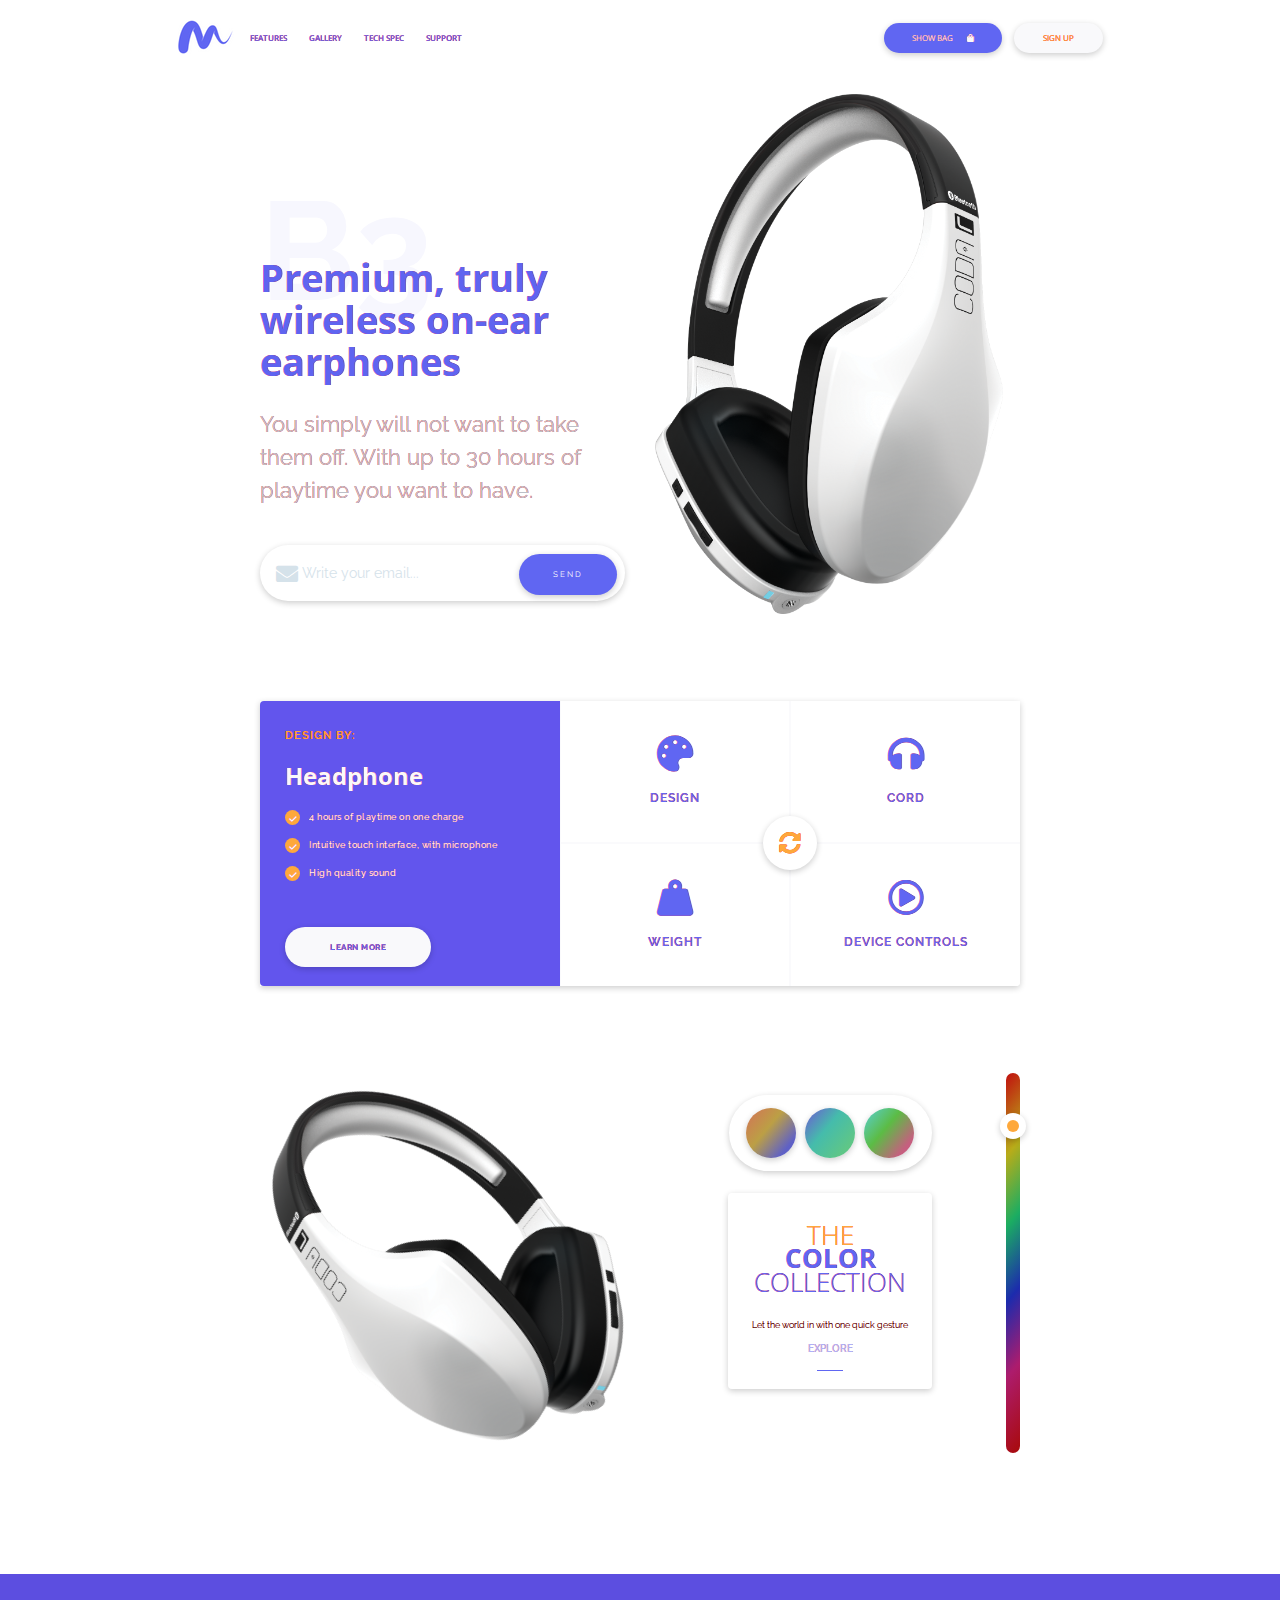
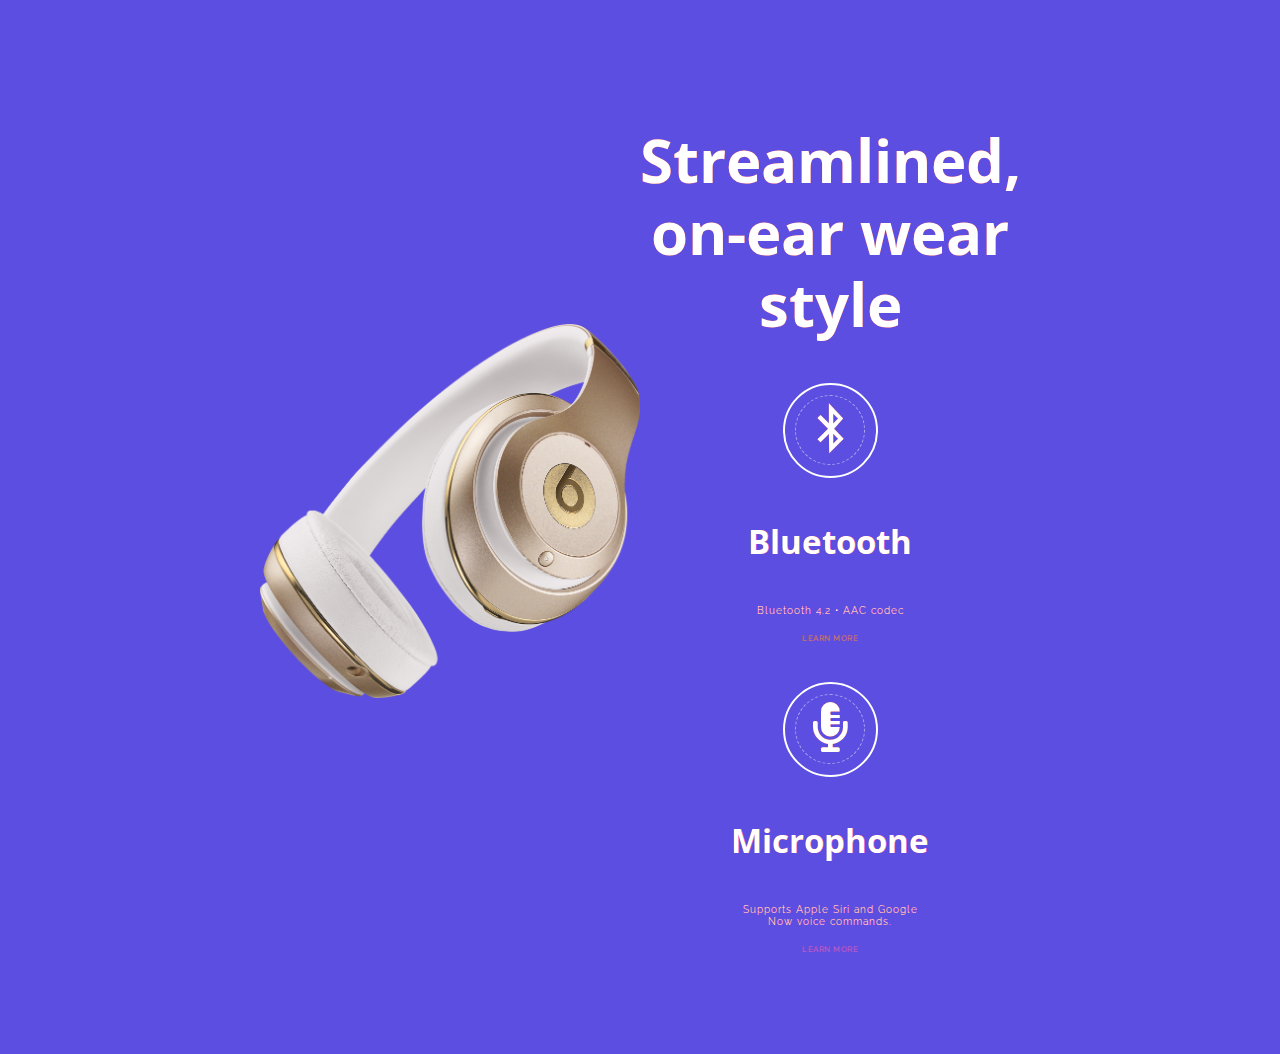
==== index.html @ 84bf9eca "added blueprint section with html and styles RE #blueprint #styles #html #mobile" ====
<!DOCTYPE html>
<html lang="en">

<head>
    <meta charset="UTF-8">
    <meta name="viewport" content="width=device-width, initial-scale=1.0">
    <meta http-equiv="X-UA-Compatible" content="ie=edge">
    <title>FMWEBCO | Headphones</title>
    <link rel="stylesheet" href="./css/main.css">

</head>

<body>
    <header class="header header--main">
        <!-- SECTION NAVBAR -->
        <nav class="nav nav--main">
            <div class="container">
                <div class="nav__logo">
                    <img src="./img/logo.png" alt="">
                </div>

                <div class="nav__links">
                    <a href="#!">Features</a>
                    <a href="#!">Gallery</a>
                    <a href="#!">Tech Spec</a>
                    <a href="#!">Support</a>
                </div>

                <div class="nav__buttons">
                    <a href="#!" class="btn btn--primary btn--rounded">Show Bag <i class="fas fa-shopping-bag"></i></a>
                    <a href="#!" class="btn btn--secondary btn--rounded">
                        Sign Up
                    </a>
                </div>
            </div>
        </nav>
        <!-- SECTION HEADER -->
        <div class="container">
            <div class="two-columns">
                <div class="header__left">
                    <div class="header__left__brand">
                        B3
                    </div>

                    <h2 class="header__left__title">
                        Premium, truly wireless on-ear earphones
                    </h2>

                    <p class="header__left__description">
                        You simply will not want to take them off. With up to 30 hours of playtime you want to have.
                    </p>

                    <div class="header__left__cta">
                        <i class="fas fa-envelope"></i>
                        <input type="text" placeholder="Write your email...">
                        <button class="btn btn--primary btn--rounded">Send</button>
                    </div>
                </div>
                <div class="header__right">
                    <img src="./img/headphones.png" alt="white wireless headphones B3">
                </div>
            </div>
        </div>
    </header>

    <!-- SECTION DESIGN -->
    <section class="design container">
        <div class="two-columns">
            <div class="design__left">
                <h6>design by:</h6>

                <h2>headphone</h2>

                <div class="checklist">
                    <div class="checkbox">
                        <div class="circle">
                            <i class="fas fa-check"></i>
                        </div>
                    </div>

                    <p>4 hours of playtime on one charge</p>
                </div>

                <div class="checklist">
                    <div class="checkbox">
                        <div class="circle">
                            <i class="fas fa-check"></i>
                        </div>
                    </div>

                    <p>Intuitive touch interface, with microphone</p>
                </div>

                <div class="checklist">
                    <div class="checkbox">
                        <div class="circle">
                            <i class="fas fa-check"></i>
                        </div>
                    </div>

                    <p>High quality sound</p>
                </div>
                <a href="#!" class="btn btn--primary btn--rounded">learn more</a>
            </div>

            <div class="design__right">
                <div class="icon__rounded">
                    <i class="fas fa-sync-alt"></i>
                </div>

                <div class="design__box_1 box">
                    <i class="fas fa-palette"></i>
                    <h6>Design</h6>
                </div>

                <div class="design__box_2 box">
                    <i class="fas fa-headphones"></i>
                    <h6>Cord</h6>
                </div>

                <div class="design__box_3 box">
                    <i class="fas fa-weight-hanging"></i>
                    <h6>Weight</h6>
                </div>

                <div class="design__box_4 box">
                    <i class="far fa-play-circle"></i>
                    <h6>Device Controls</h6>
                </div>
            </div>
        </div>
    </section>

    <!-- SECTION COLOR -->
    <section class="color container">
        <div class="color-two-columns two-columns">
            <div class="color__left">
                <img src="./img/headphones.png" alt="Wireless Headphones">
            </div>

            <div class="color__right">
                <div class="color__right__swatch ">
                    <div class="swatch__1 swatch">

                    </div>

                    <div class="swatch__2 swatch">

                    </div>

                    <div class="swatch__3 swatch">

                    </div>
                </div>

                <div class="color__right__description">
                    <h2 class="block">
                        <span class="span--1 block">the</span>

                        <span class="span--2 block">color</span>

                        collection
                    </h2>

                    <p>Let the world in with one quick gesture</p>

                    <a href="#!" class="btn btn--third">Explore</a>
                    <b></b>
                </div>

                <div class="color__right__color-slider">
                    <div class="color-slider__picker">
                        <div class="picker__inside"></div>
                    </div>
                </div>

            </div>
        </div>
    </section>

    <!-- SECTION BLUEPRINT -->
    <section class="blueprint">
        <div class="container">
            <div class="blueprint__two-columns two-columns">
                <div class="blueprint__left">
                    <img src="./img/gold-beats1.png" alt="blueprint of headphones">
                </div>

                <div class="blueprint__right">
                    <h2>Streamlined, <br>
                        on-ear wear <br>
                        style
                    </h2>
                    <div class="blueprint__right__bluetooth two-columns">
                        <div class="left">
                            <div class="left__circle">
                                <i class="fab fa-bluetooth-b"></i>
                            </div>
                        </div>

                        <div class="right">
                            <h4>Bluetooth</h4>
                            <small>Bluetooth 4.2 &bull; AAC codec </small>
                            <a href="#!" class="btn btn--third">Learn More</a>
                        </div>
                    </div>
                    <div class="blueprint__right__microphone two-columns">
                        <div class="left">
                            <div class="left__circle">
                                <i class="fas fa-microphone-alt"></i>
                            </div>
                        </div>

                        <div class="right">
                            <h4>Microphone</h4>
                            <small>Supports Apple Siri and Google <br>
                                Now voice commands.</small>
                            <a href="#!" class="btn btn--third">Learn More</a>
                        </div>
                    </div>
                </div>
            </div>
        </div>
    </section>
</body>

</html>
---- css/main.css ----
/* MAIN.CSS */

@import '//use.fontawesome.com/releases/v5.4.1/css/all.css';
@import './base/base.css';
@import './variables.css';
@import './helpers.css';
@import './layout/layouts.css';
@import './modules/modules.css';
@import './user-overrides.css';
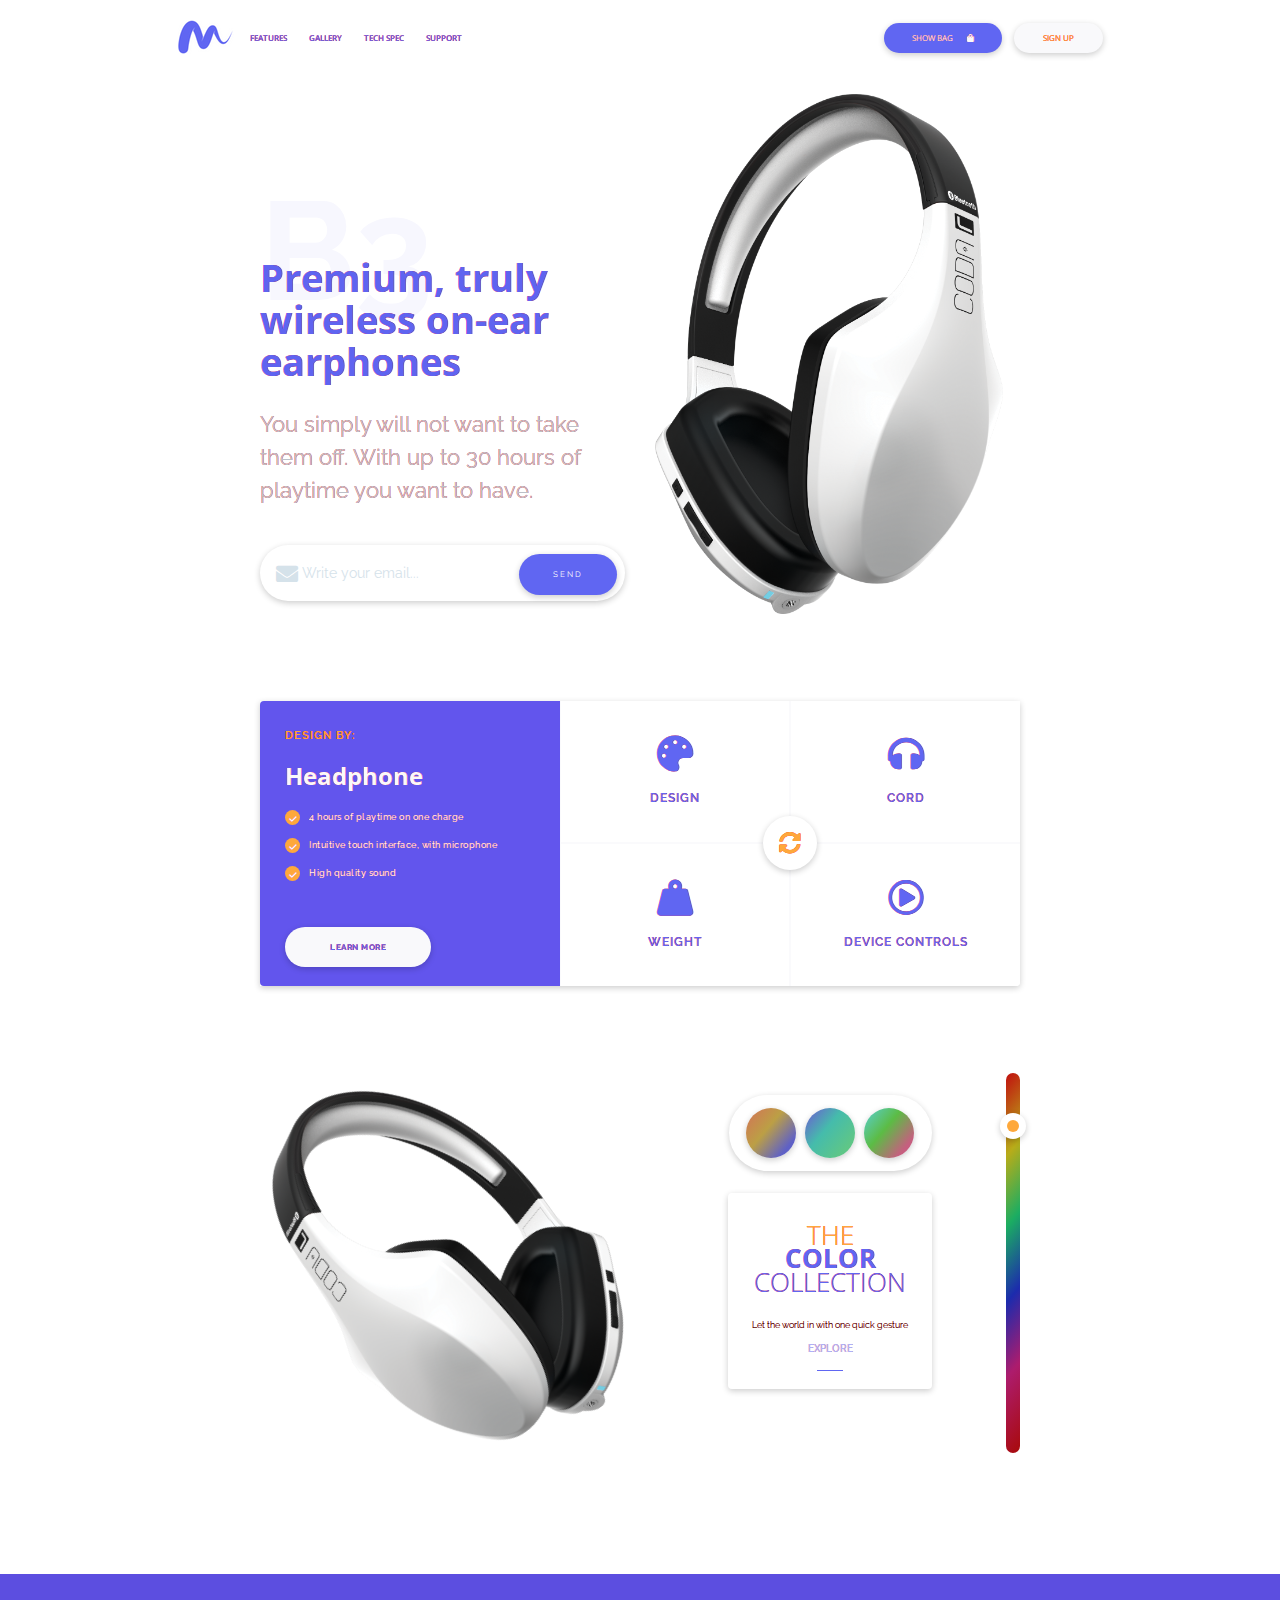
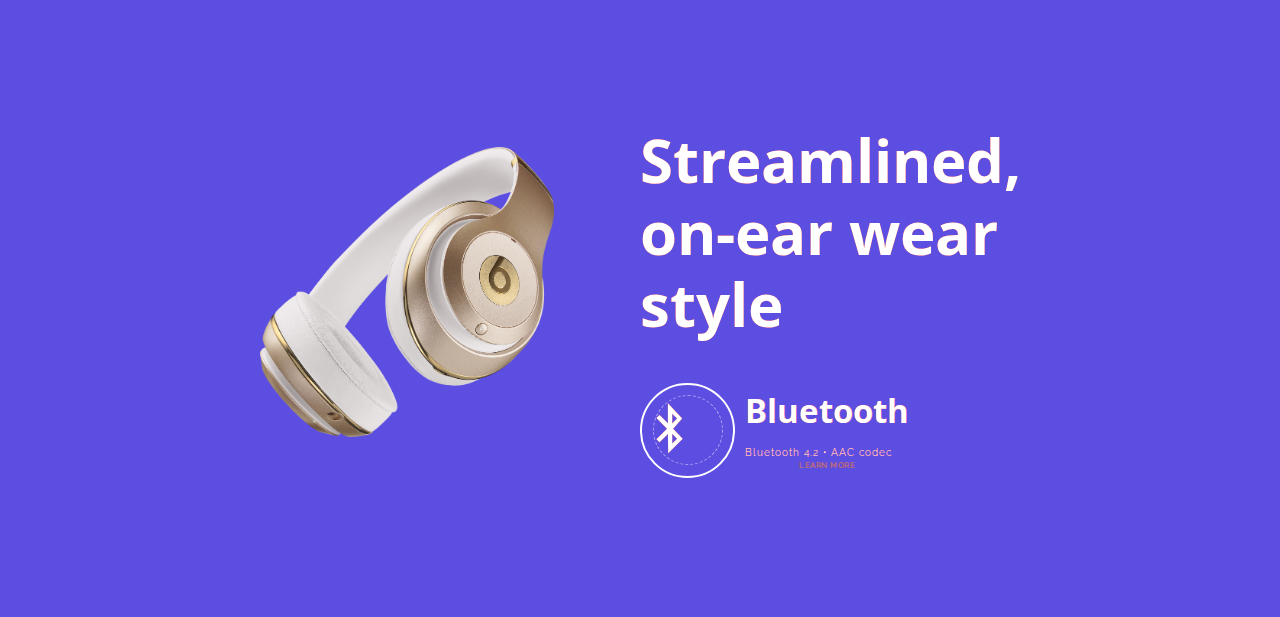
==== commit 61be9c38: "adding media object and refactoring blueprint section RE #blueprint #media-object #refactoring" ====
--- a/index.html
+++ b/index.html
@@ -182,29 +182,31 @@
     <section class="blueprint">
         <div class="container">
             <div class="blueprint__two-columns two-columns">
-                <div class="blueprint__left">
+                <div class="left">
                     <img src="./img/gold-beats1.png" alt="blueprint of headphones">
                 </div>
 
-                <div class="blueprint__right">
+                <div class="right">
                     <h2>Streamlined, <br>
                         on-ear wear <br>
                         style
                     </h2>
-                    <div class="blueprint__right__bluetooth two-columns">
-                        <div class="left">
+
+                    <div class="bluetooth media">
+                        <div class="bluetooth__left media__left">
                             <div class="left__circle">
                                 <i class="fab fa-bluetooth-b"></i>
                             </div>
                         </div>
 
-                        <div class="right">
+                        <div class="bluetooth__right media__right">
                             <h4>Bluetooth</h4>
                             <small>Bluetooth 4.2 &bull; AAC codec </small>
                             <a href="#!" class="btn btn--third">Learn More</a>
                         </div>
                     </div>
-                    <div class="blueprint__right__microphone two-columns">
+
+                    <!-- <div class="blueprint__right__microphone two-columns">
                         <div class="left">
                             <div class="left__circle">
                                 <i class="fas fa-microphone-alt"></i>
@@ -213,11 +215,13 @@
 
                         <div class="right">
                             <h4>Microphone</h4>
+
                             <small>Supports Apple Siri and Google <br>
                                 Now voice commands.</small>
+
                             <a href="#!" class="btn btn--third">Learn More</a>
                         </div>
-                    </div>
+                    </div> -->
                 </div>
             </div>
         </div>
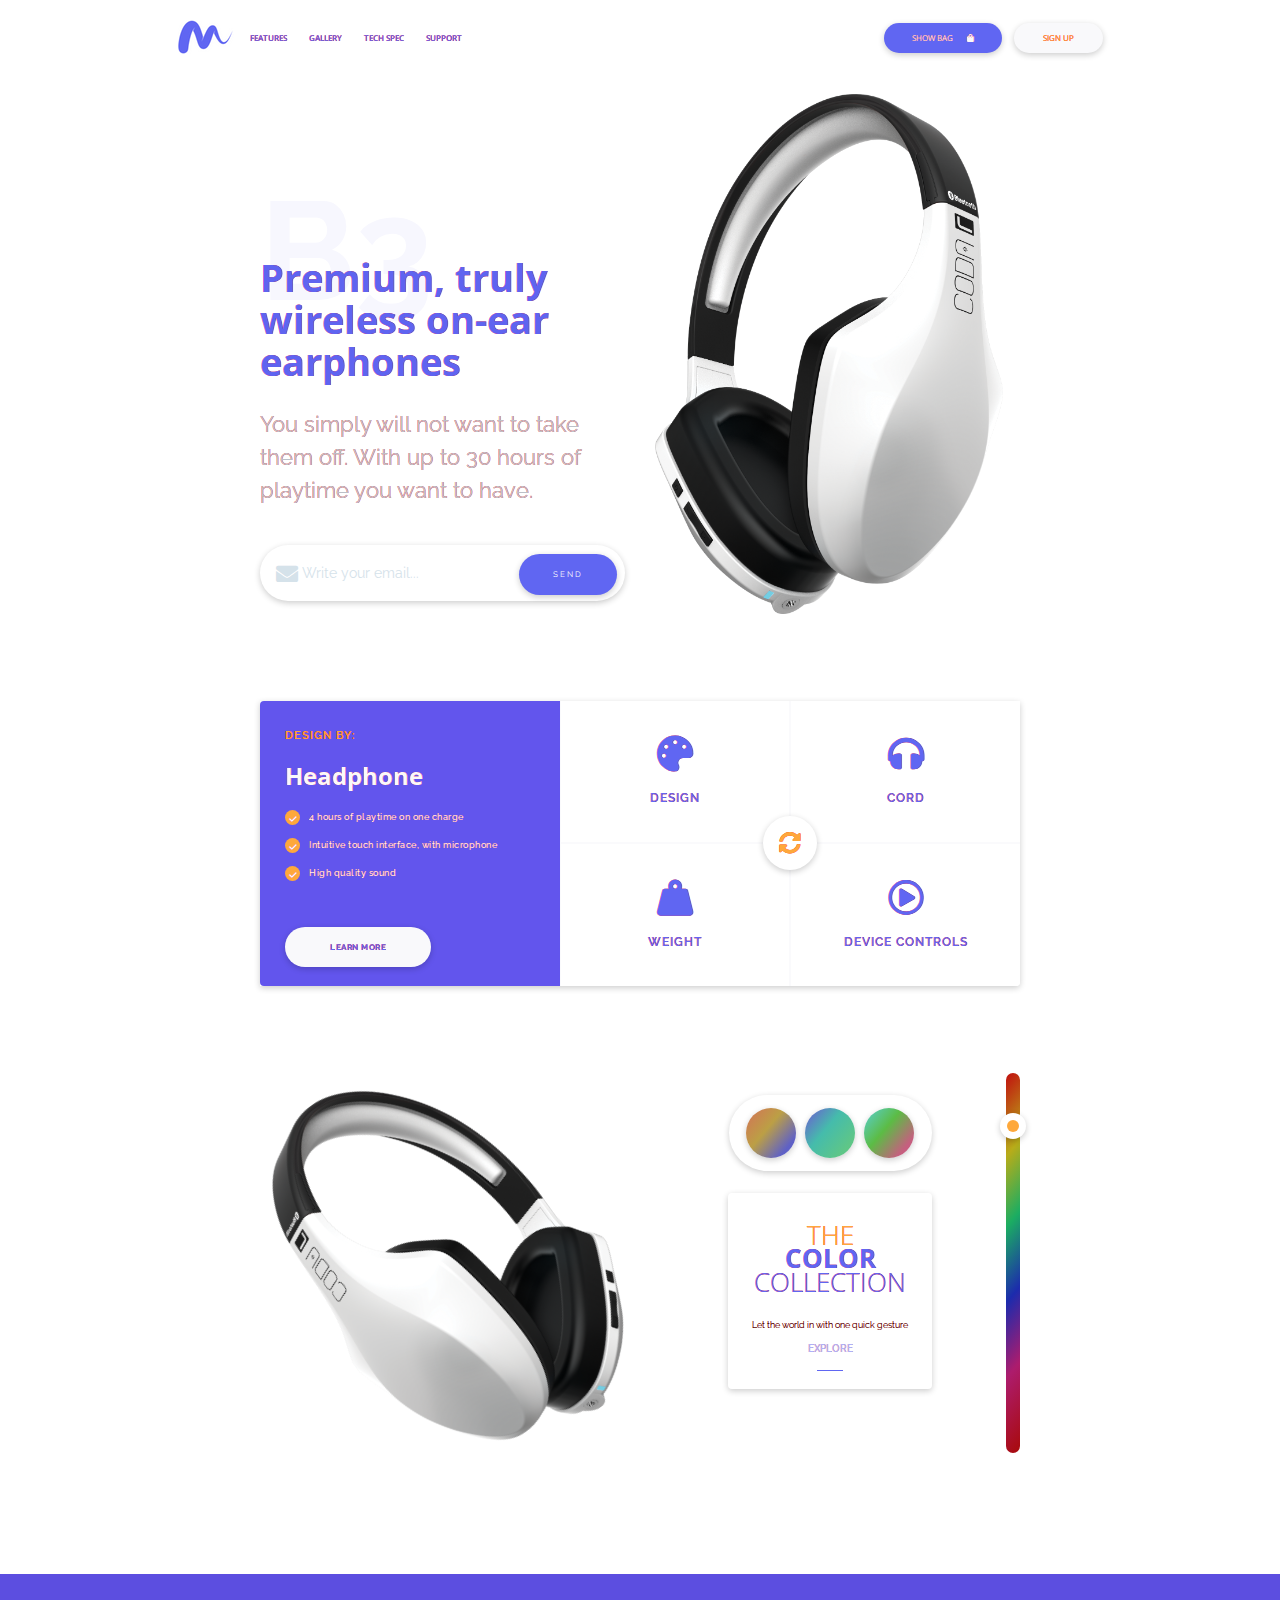
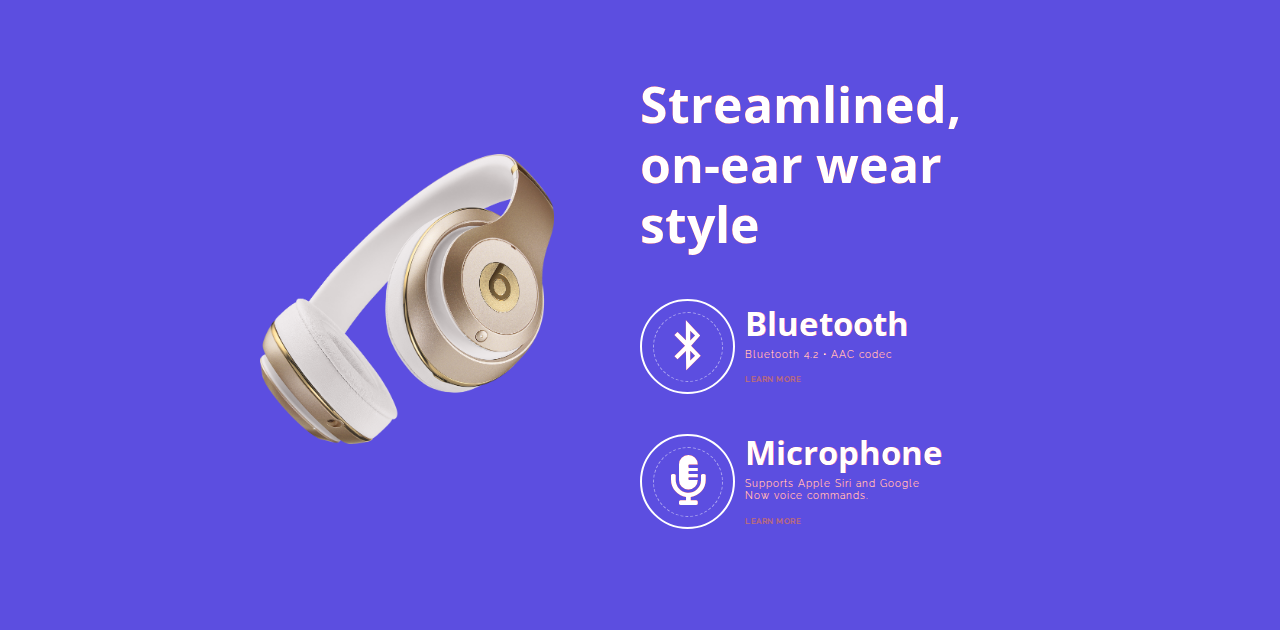
==== commit 7ca316f5: "cleaning up blueprint section html and styles RE #blueprint #html #styles #refactor" ====
--- a/index.html
+++ b/index.html
@@ -206,14 +206,14 @@
                         </div>
                     </div>
 
-                    <!-- <div class="blueprint__right__microphone two-columns">
-                        <div class="left">
+                    <div class="microphone media">
+                        <div class="microphone__left media__left">
                             <div class="left__circle">
                                 <i class="fas fa-microphone-alt"></i>
                             </div>
                         </div>
 
-                        <div class="right">
+                        <div class="microphone__right media__right">
                             <h4>Microphone</h4>
 
                             <small>Supports Apple Siri and Google <br>
@@ -221,7 +221,7 @@
 
                             <a href="#!" class="btn btn--third">Learn More</a>
                         </div>
-                    </div> -->
+                    </div>
                 </div>
             </div>
         </div>
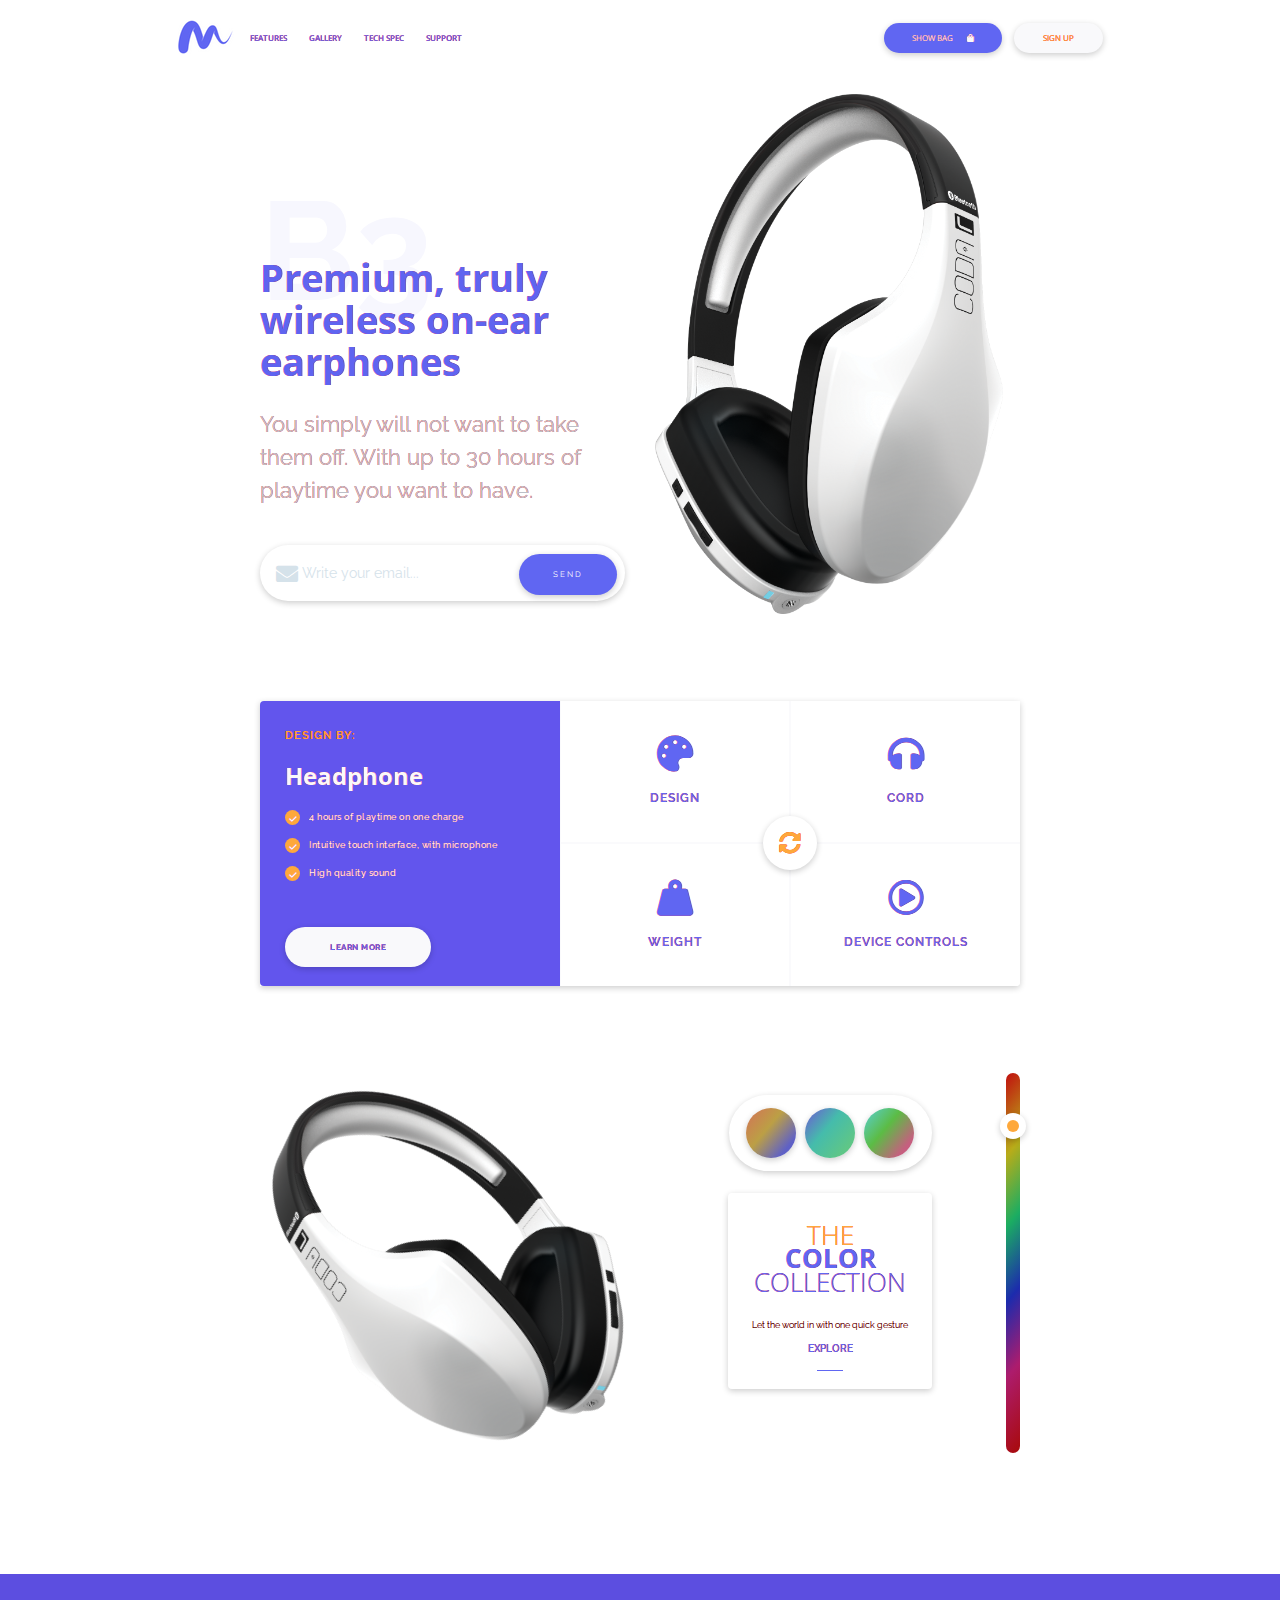
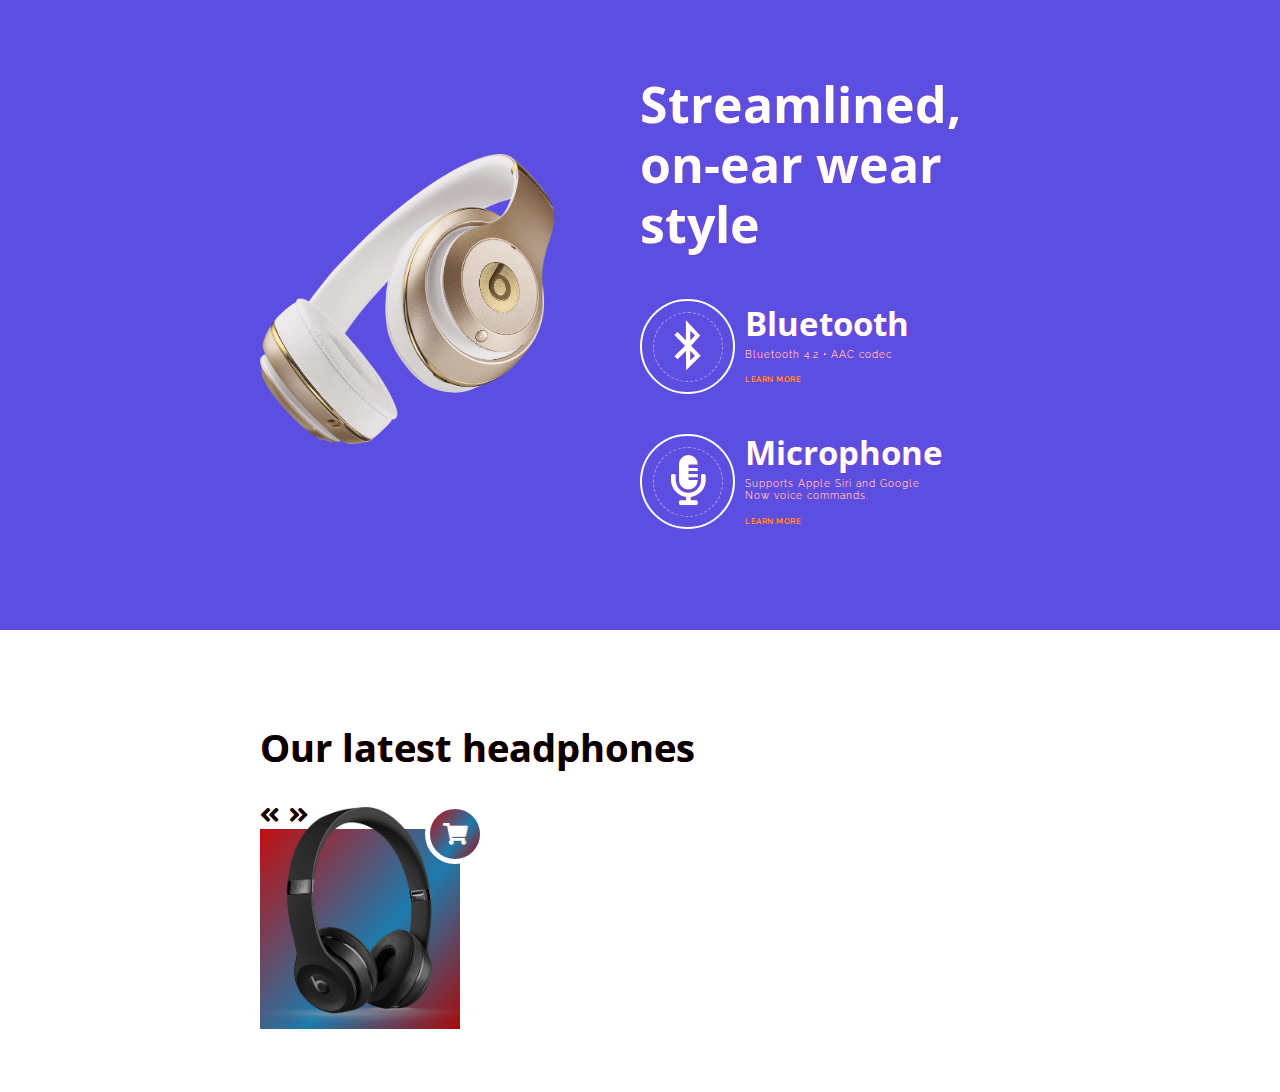
==== commit 1290ac0a: "added product component for shopping section and html and styles for shopping section RE #shopping #" ====
--- a/index.html
+++ b/index.html
@@ -226,6 +226,37 @@
             </div>
         </div>
     </section>
+
+    <!-- SECTION SHOPPING -->
+    <section class="shopping">
+        <div class="container">
+            <div class="shopping__header">
+                <h2>
+                    Our latest headphones
+                </h2>
+
+                <div class="media">
+                    <div class="media__left">
+                        <i class="fas fa-angle-double-left"></i>
+                    </div>
+
+                    <div class="media__right">
+                        <i class="fas fa-angle-double-right"></i>
+                    </div>
+                </div>
+            </div>
+
+            <div class="shopping__body">
+                <div class="product">
+                    <img src="./img/black-headphones.png" alt="black headphones">
+
+                    <div class="product__icon">
+                        <i class="fas fa-shopping-cart"></i>
+                    </div>
+                </div>
+            </div>
+        </div>
+    </section>
 </body>
 
 </html>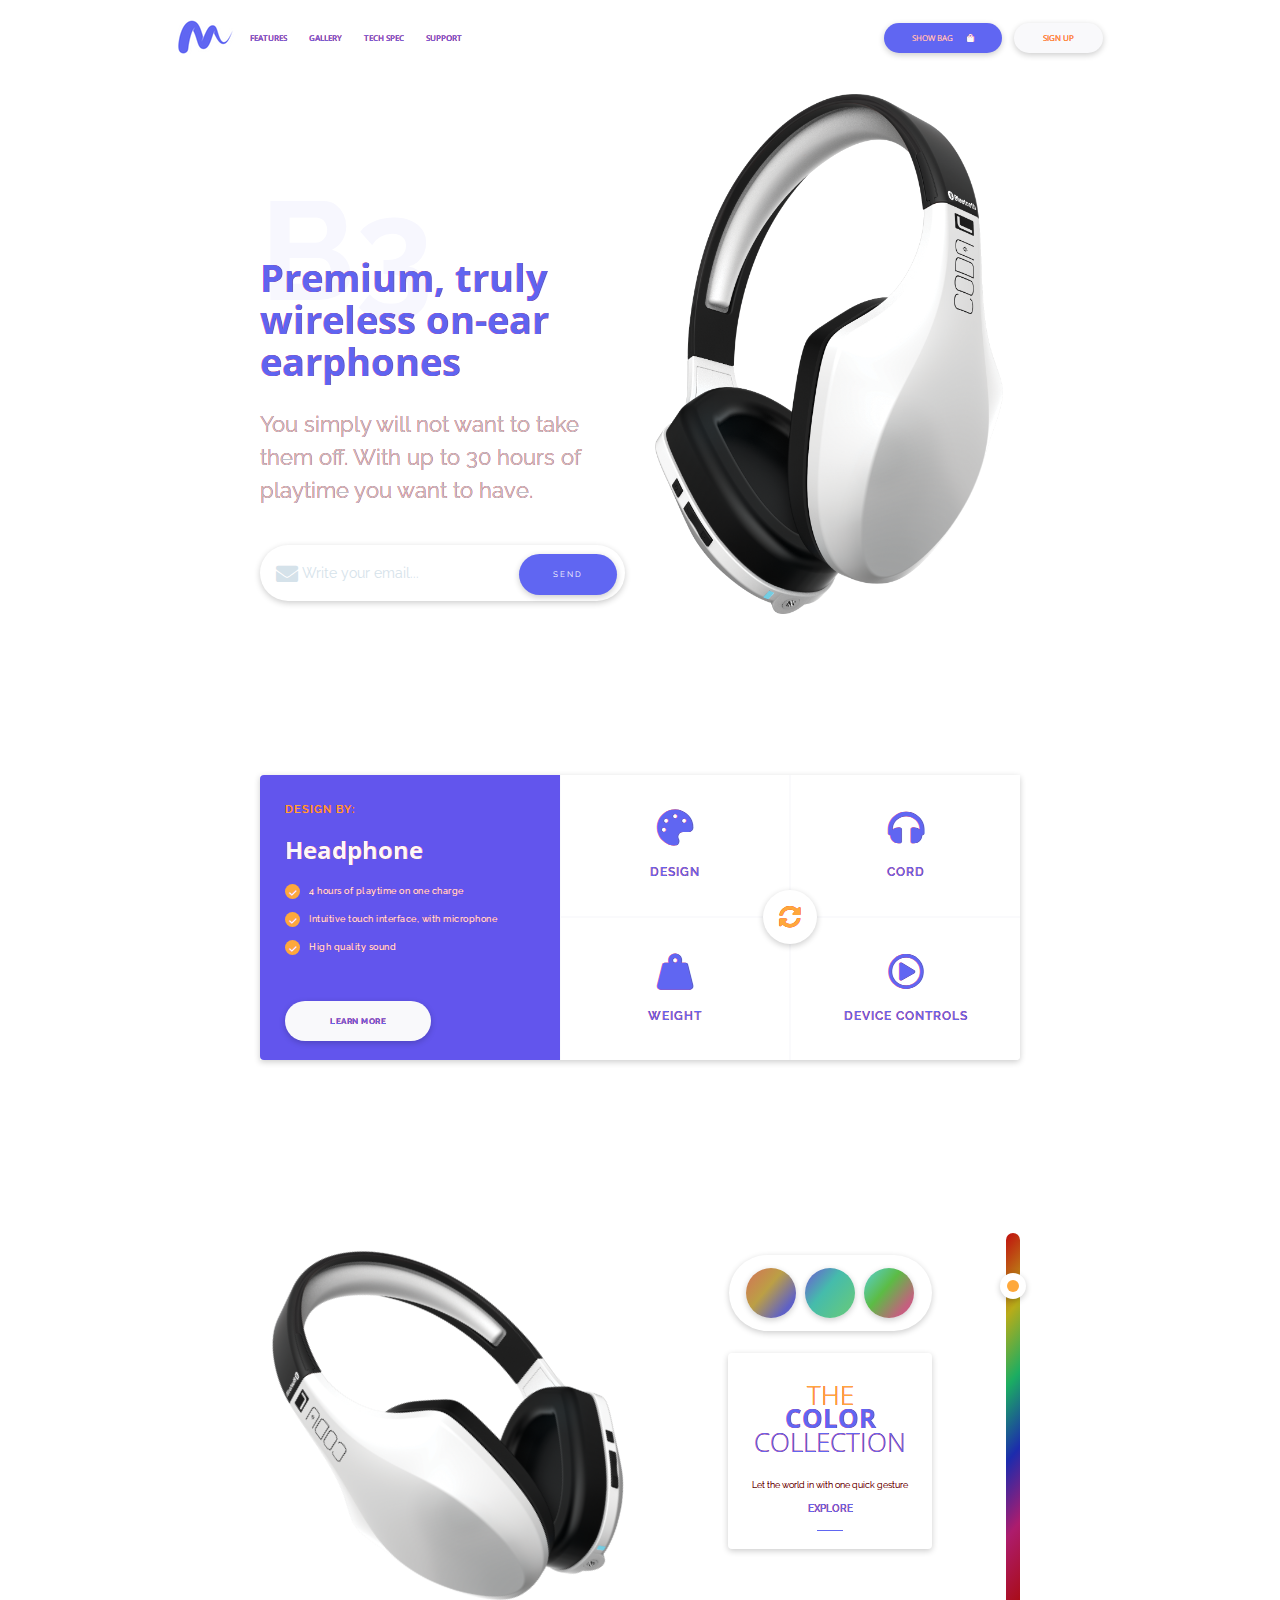
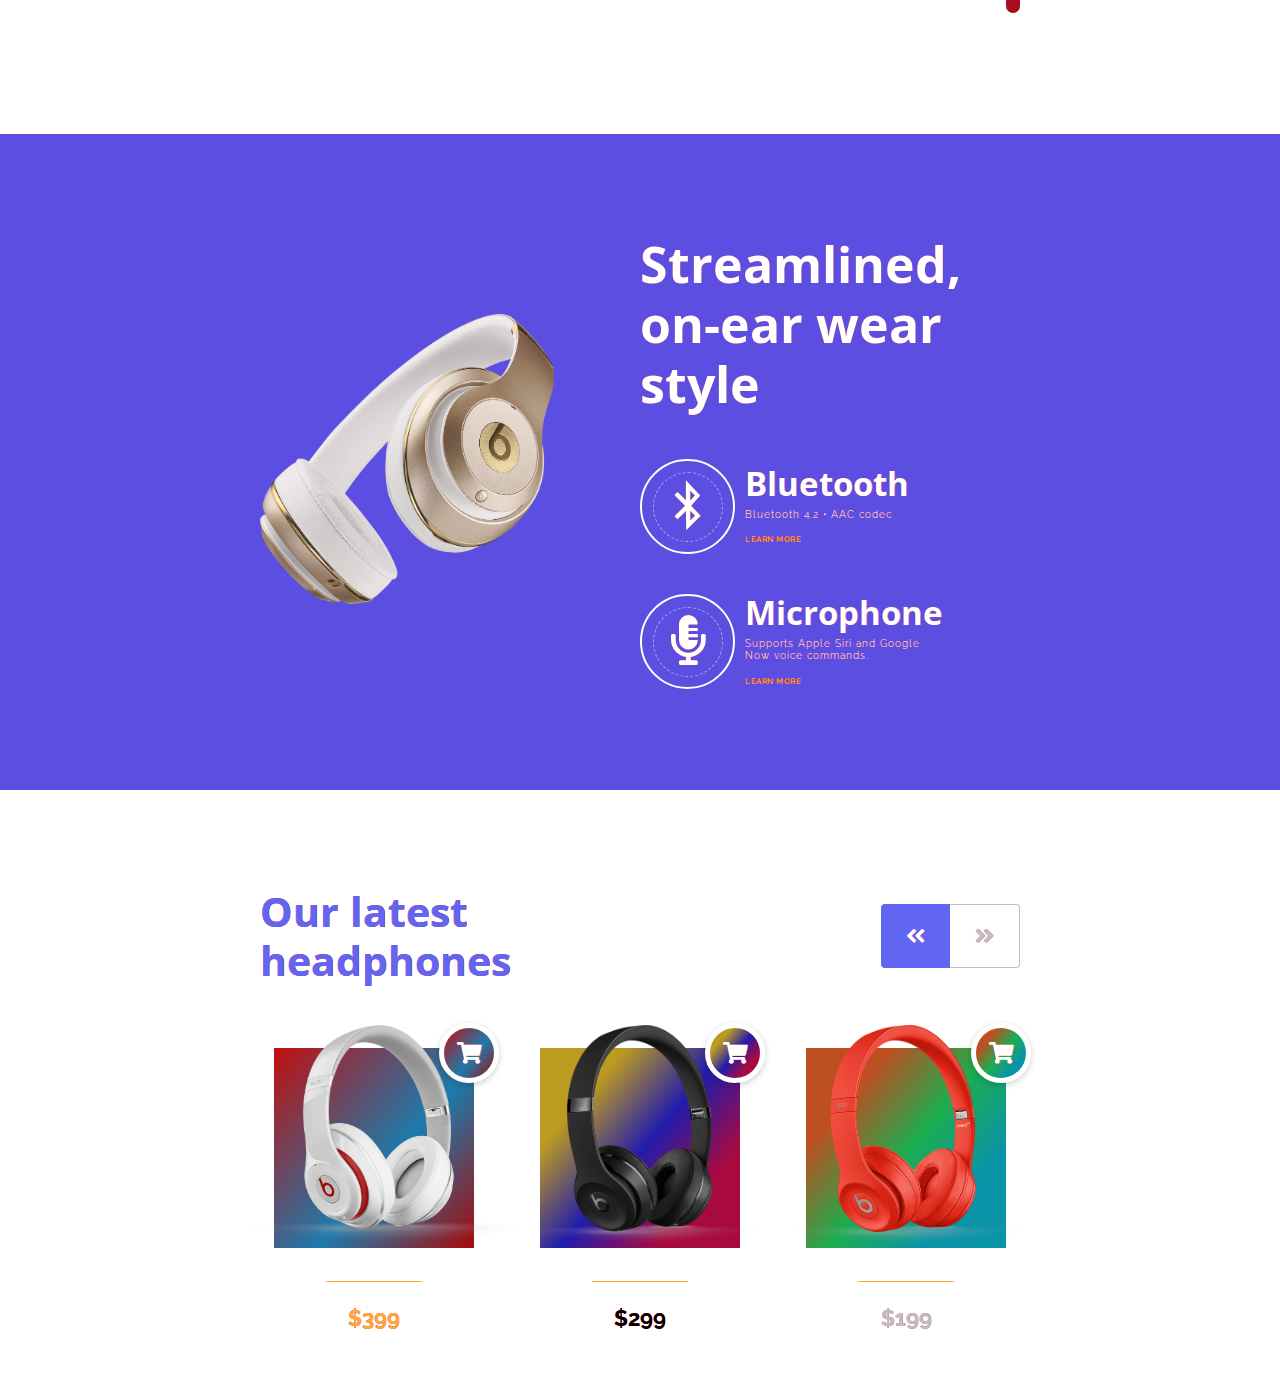
==== commit 91274b89: "completed shopping section and updated some styles for col-3 header and design RE #refactor #shoping" ====
--- a/index.html
+++ b/index.html
@@ -232,7 +232,7 @@
         <div class="container">
             <div class="shopping__header">
                 <h2>
-                    Our latest headphones
+                    Our latest <br> headphones
                 </h2>
 
                 <div class="media">
@@ -246,13 +246,47 @@
                 </div>
             </div>
 
-            <div class="shopping__body">
-                <div class="product">
-                    <img src="./img/black-headphones.png" alt="black headphones">
-
-                    <div class="product__icon">
-                        <i class="fas fa-shopping-cart"></i>
-                    </div>
+            <div class="shopping__body col-3">
+                <div class="price-card call-out">
+                    <div class="price-card__product product">
+                        <img src="./img/white-headphones.png" alt="black headphones">
+
+                        <div class="product__icon">
+                            <i class="fas fa-shopping-cart"></i>
+                        </div>
+                    </div>
+
+                    <b class="price-card__seperator"></b>
+
+                    <div class="price-card__price">$399</div>
+                </div>
+
+                <div class="price-card call-out">
+                    <div class="price-card__product product">
+                        <img src="./img/black-headphones.png" alt="black headphones">
+
+                        <div class="product__icon">
+                            <i class="fas fa-shopping-cart"></i>
+                        </div>
+                    </div>
+
+                    <b class="price-card__seperator"></b>
+
+                    <div class="price-card__price">$299</div>
+                </div>
+
+                <div class="price-card call-out">
+                    <div class="price-card__product product">
+                        <img src="./img/red-headphones.png" alt="black headphones">
+
+                        <div class="product__icon">
+                            <i class="fas fa-shopping-cart"></i>
+                        </div>
+                    </div>
+
+                    <b class="price-card__seperator"></b>
+
+                    <div class="price-card__price">$199</div>
                 </div>
             </div>
         </div>
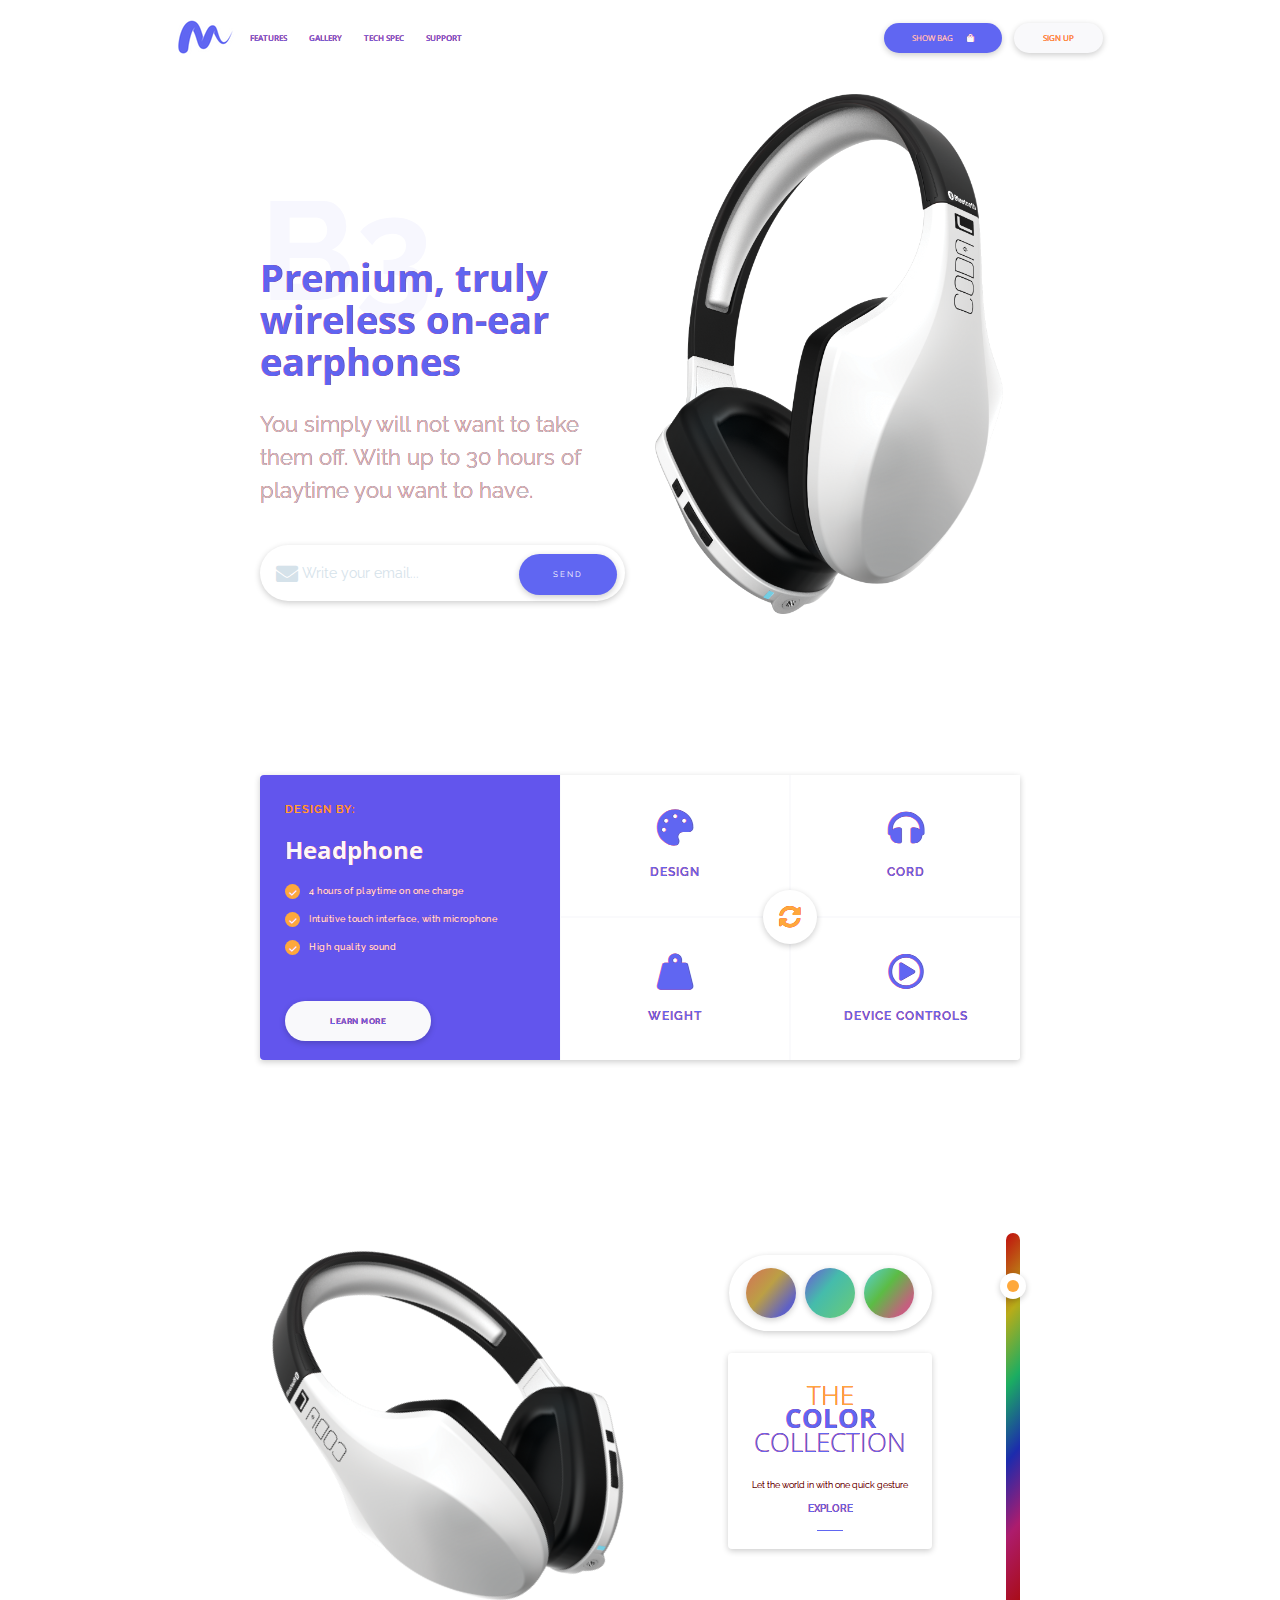
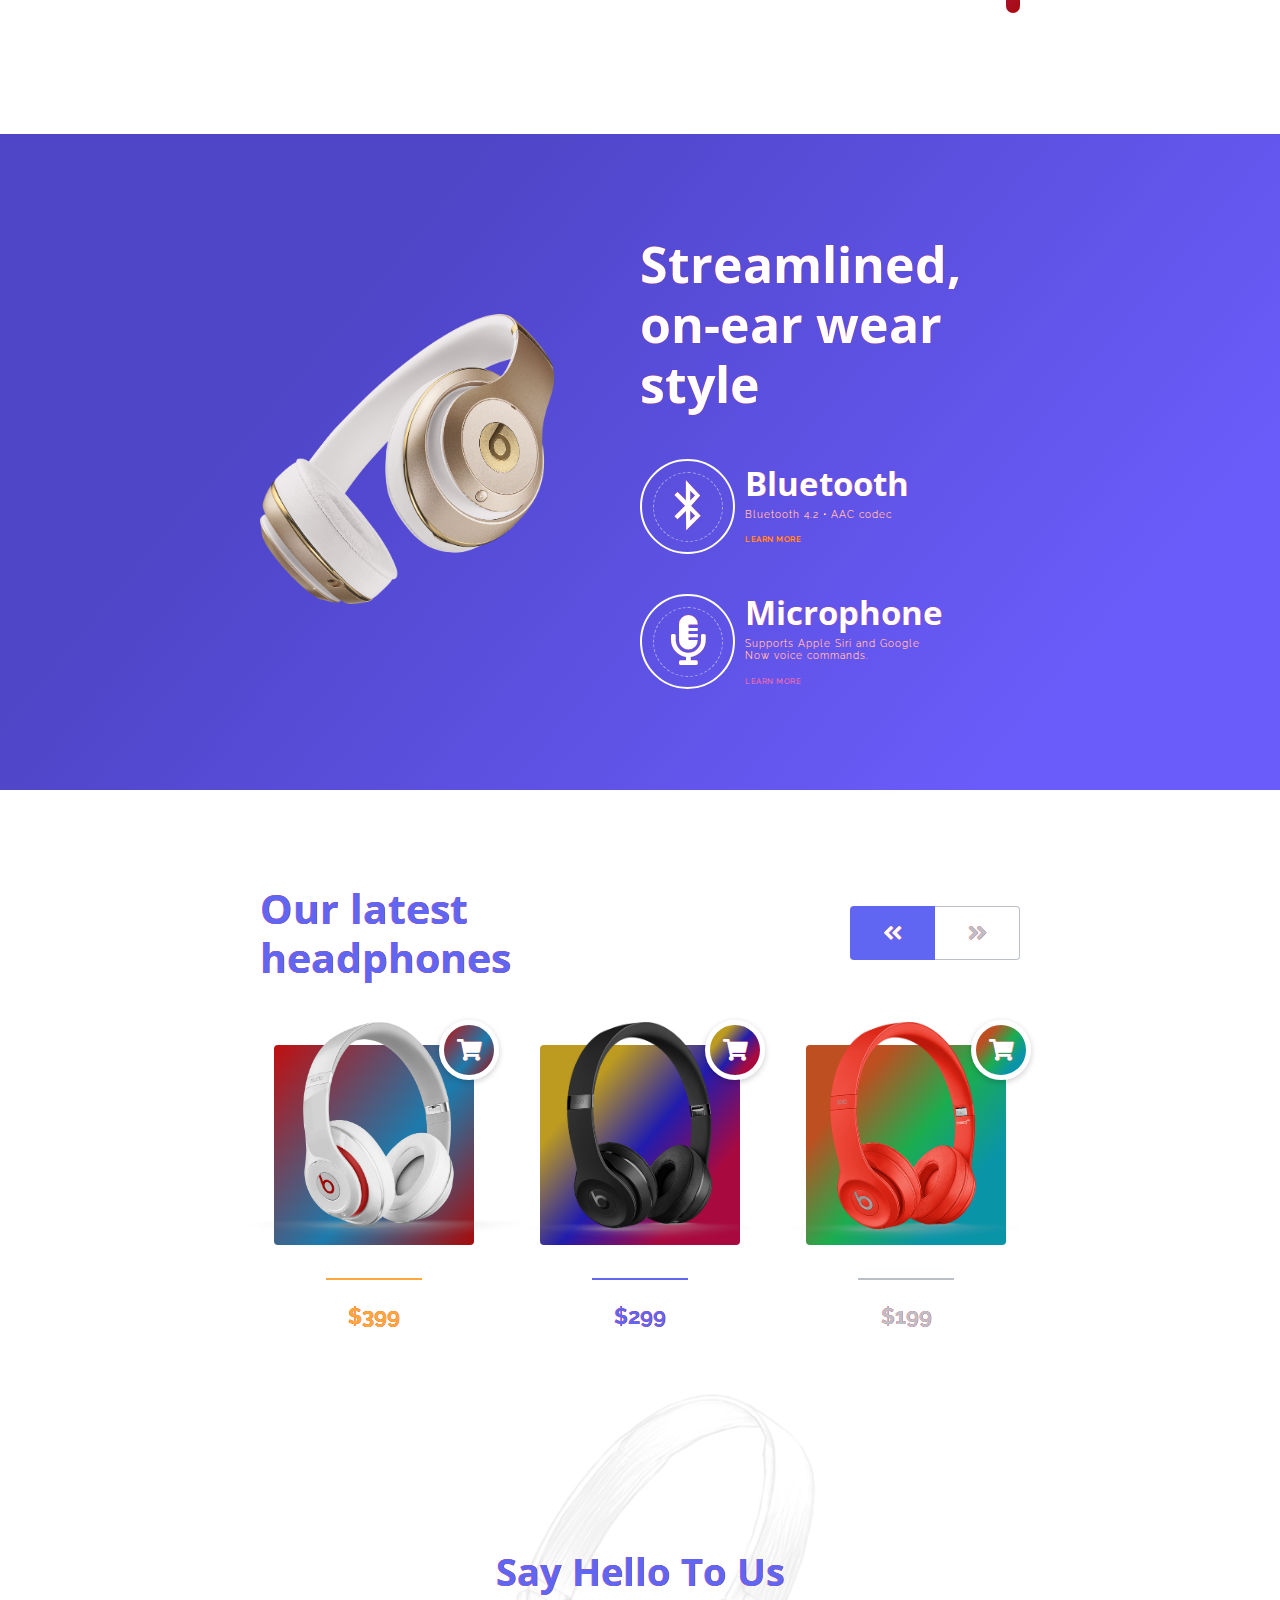
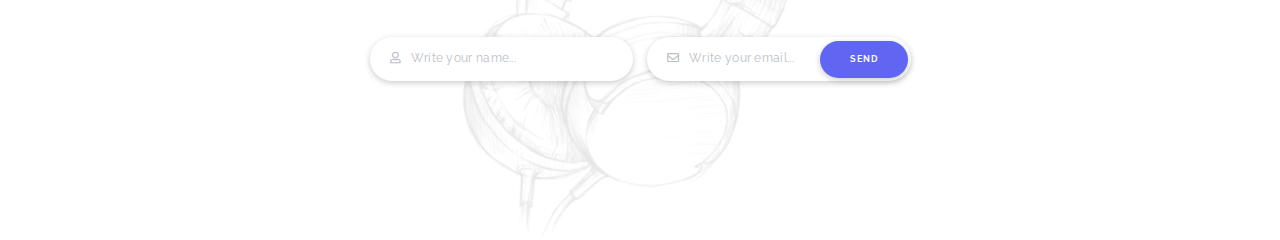
==== commit 240058de: "added hello section with html and styles RE #hello-section #html #styles" ====
--- a/index.html
+++ b/index.html
@@ -291,6 +291,18 @@
             </div>
         </div>
     </section>
+
+    <!-- SECTION HELLO -->
+    <section class="" id="hello" class="hello">
+        <div class="container">
+            <h2>Say hello to us</h2>
+            <div class="hello__inputs">
+                <input type="text" placeholder="   Write your name..." />
+                <input type="text" placeholder="   Write your email..." />
+                <button class="btn btn--primary btn--rounded">Send</button>
+            </div>
+        </div>
+    </section>
 </body>
 
 </html>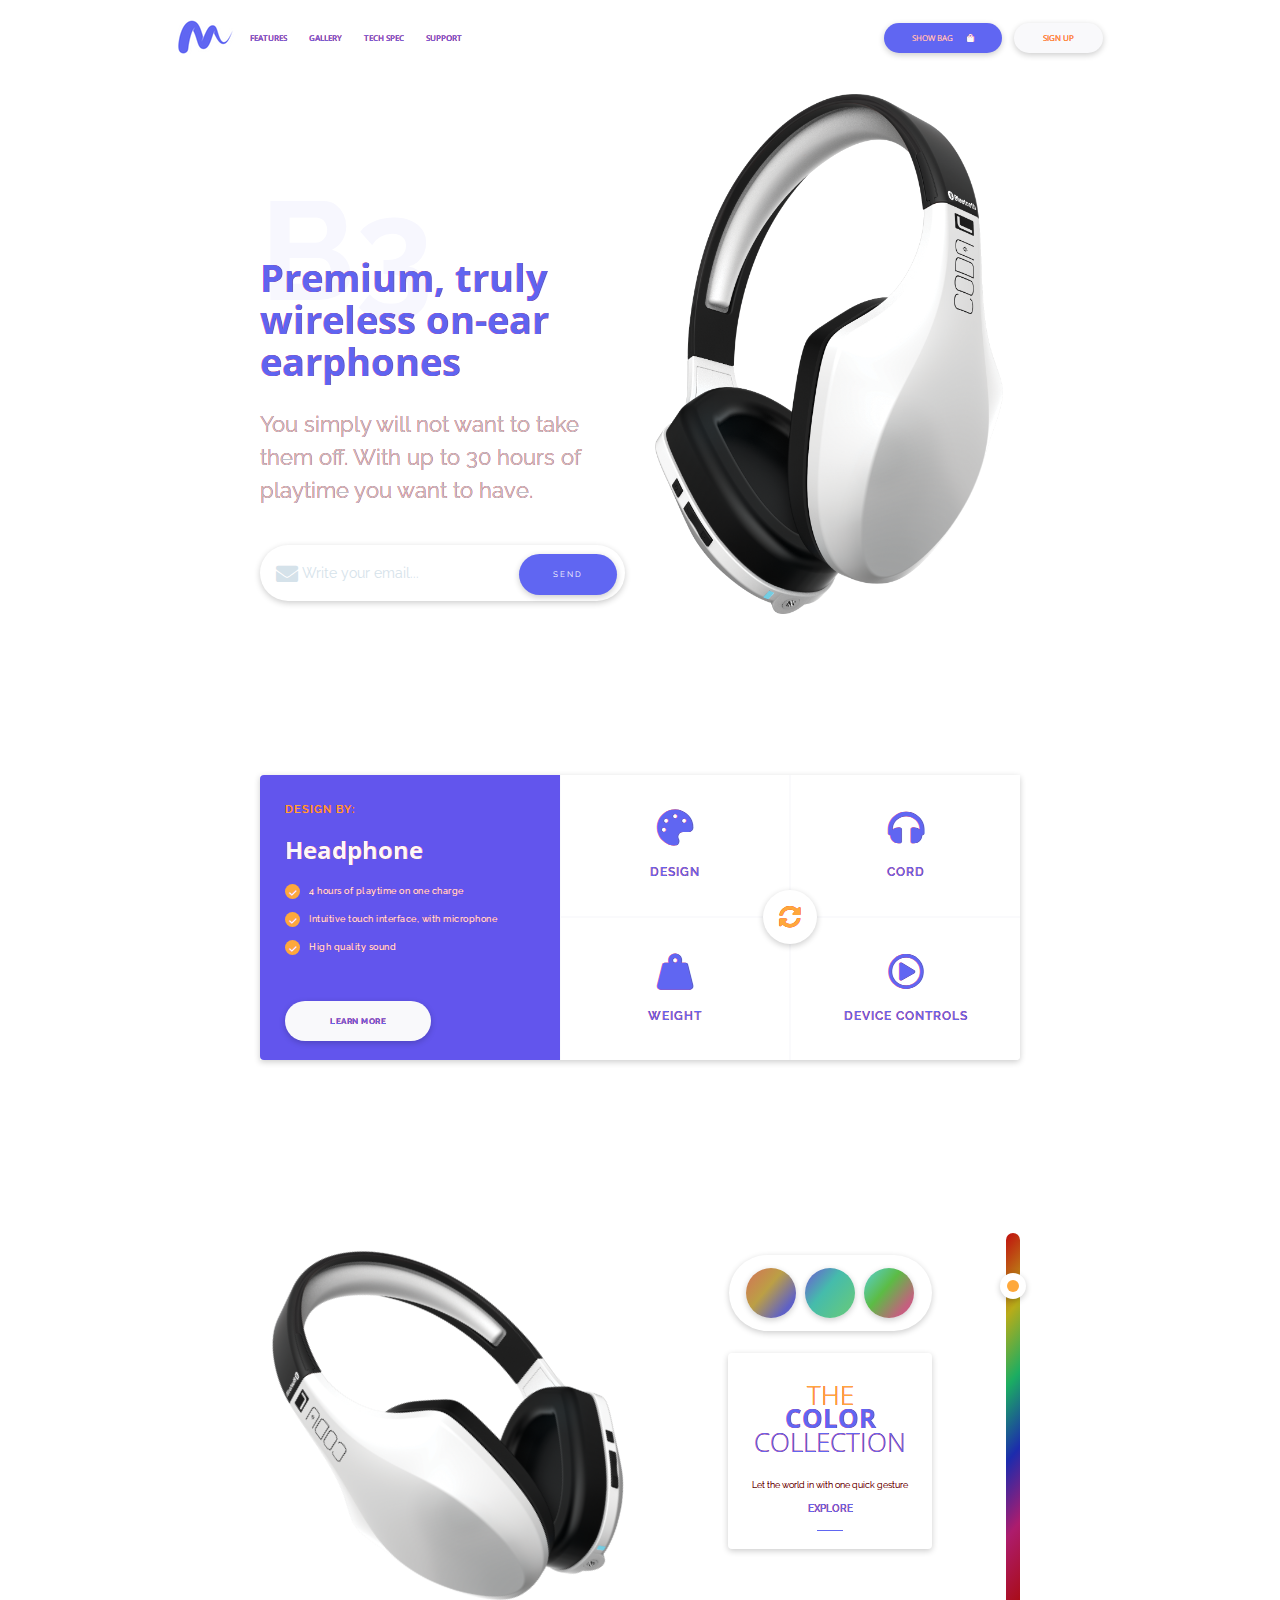
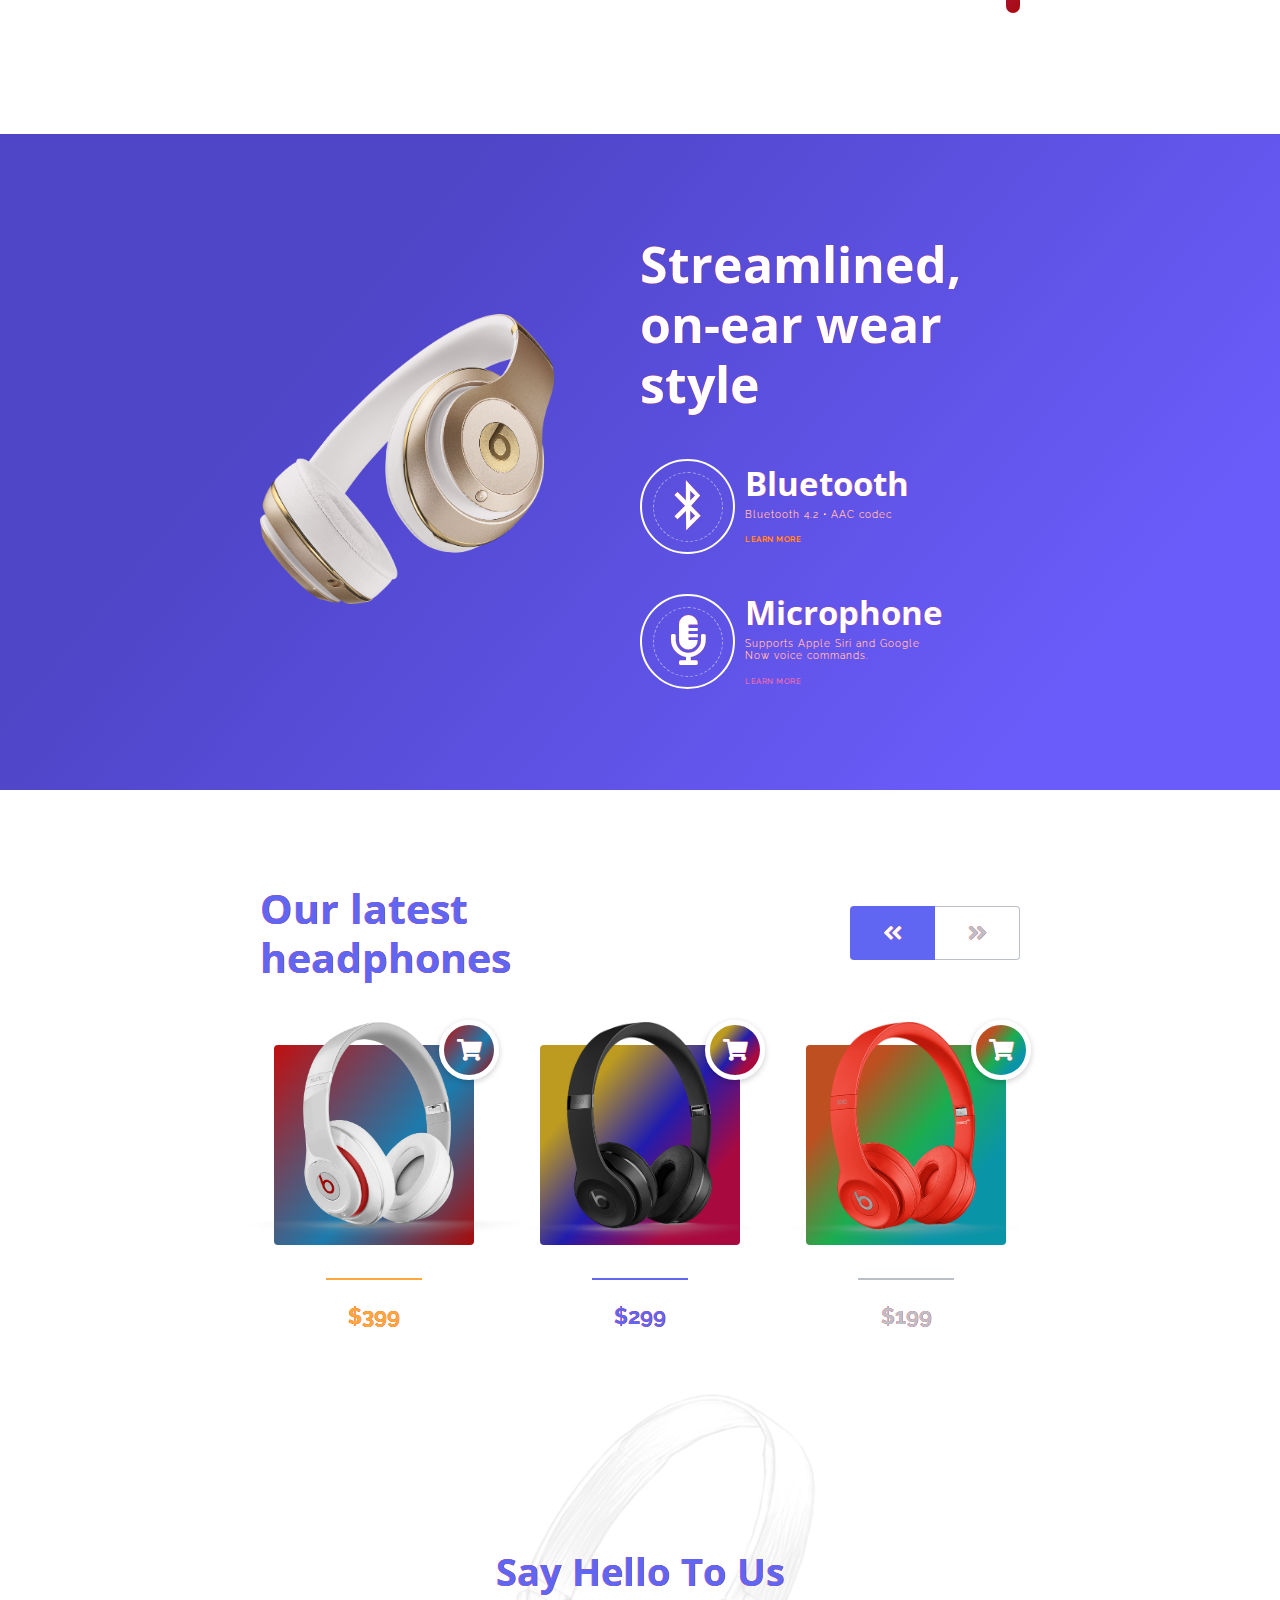
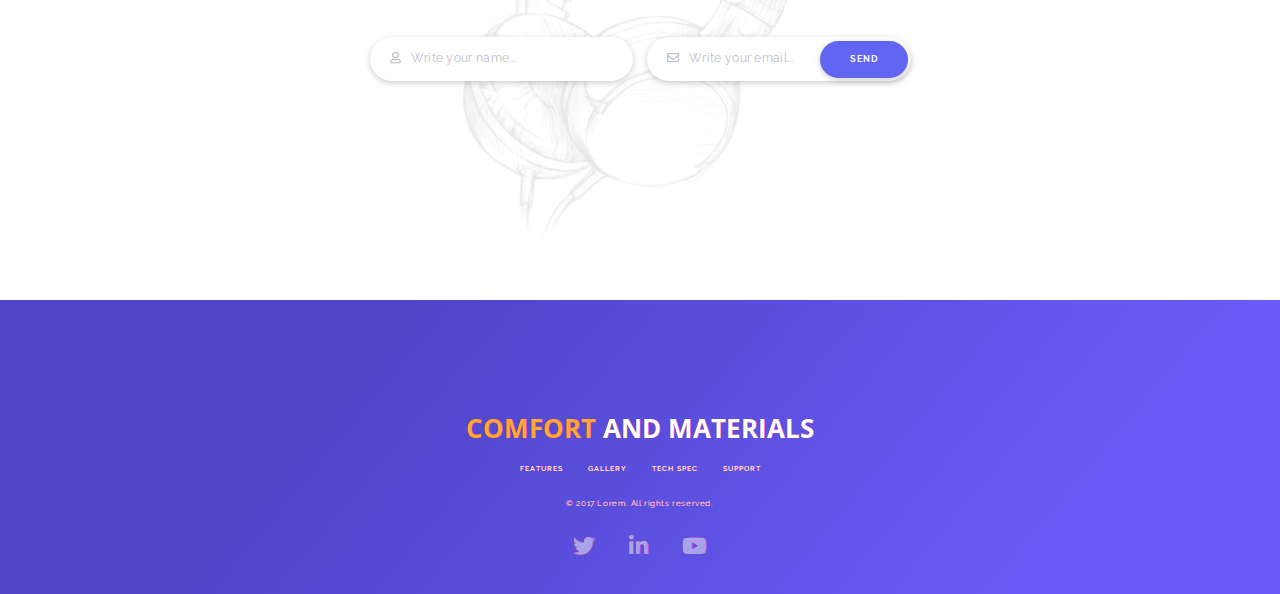
==== commit 840de53d: "added footer section html and styles RE #footer #html #styles" ====
--- a/index.html
+++ b/index.html
@@ -303,6 +303,49 @@
             </div>
         </div>
     </section>
+
+
+    <!-- FOOTER -->
+    <footer id="footer" class="footer">
+        <div class="container">
+            <h2 class="footer__title">
+                <span>comfort</span>
+                and materials
+            </h2>
+
+            <div class="footer__links">
+                <a href="#!" class="links">Features</a>
+
+                <a href="#!" class="links">Gallery</a>
+
+                <a href="#!" class="links">Tech Spec</a>
+
+                <a href="#!" class="links">Support</a>
+            </div>
+
+            <div class="footer__copy">
+                &copy; 2017 Lorem. All rights reserved.
+            </div>
+
+            <div class="footer__social">
+                <a href="//twitter.com" class="social">
+                    <i class="fab fa-twitter"></i>
+                </a>
+
+                <a href="//linkedin.com" class="social">
+                    <i class="fab fa-linkedin-in"></i>
+                </a>
+
+                <a href="//youtube.com" class="social">
+                    <i class="fab fa-youtube"></i>
+                </a>
+            </div>
+        </div>
+    </footer>
+
+
+
+
 </body>
 
 </html>